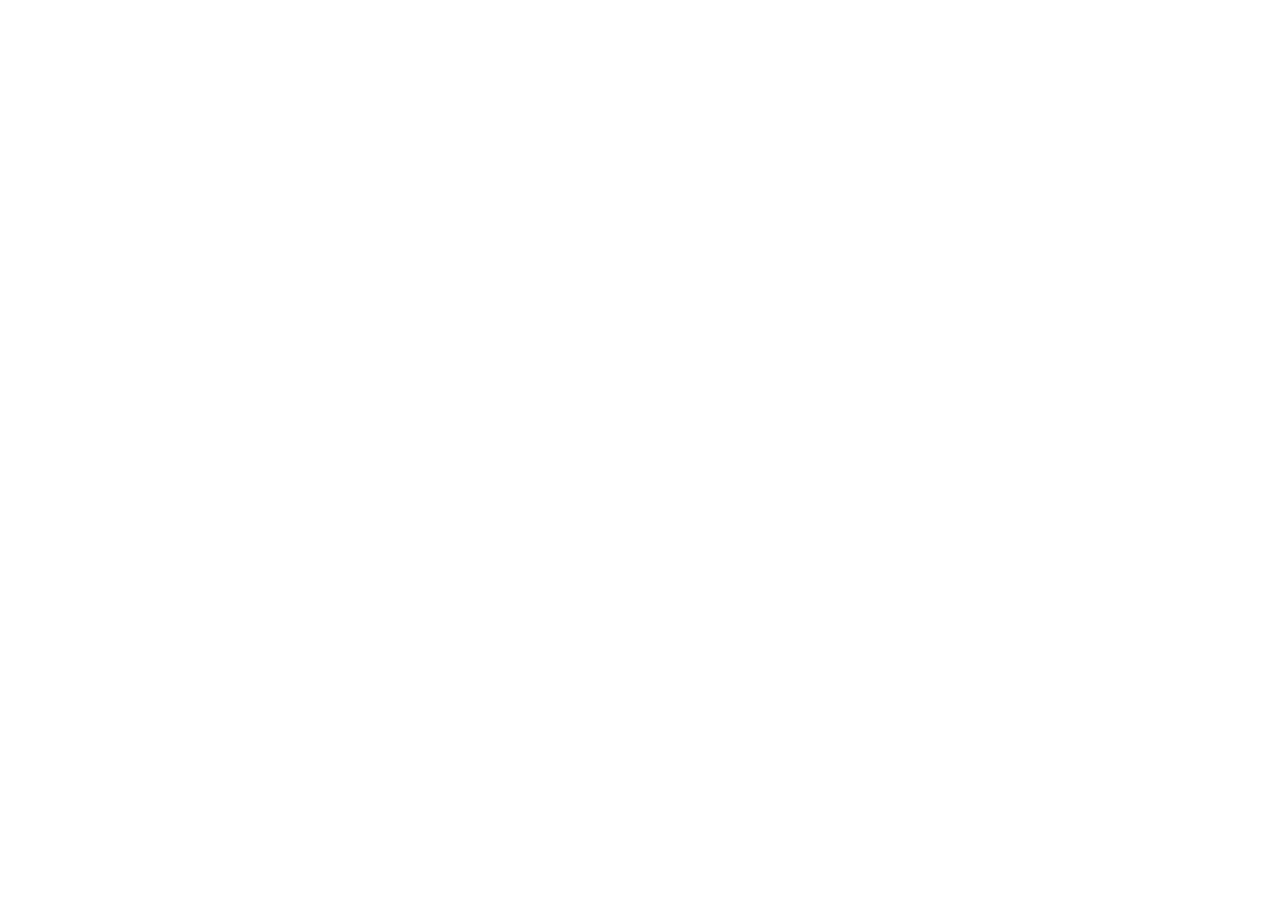
==== index.html @ 4fc864ed "Init :creation du depot ,arborescence des fichiers et structure HTML de base" ====
<!DOCTYPE html>
<html lang="en">
<head>
    <meta charset="UTF-8">
    <meta name="viewport" content="width=device-width, initial-scale=1.0">
    <title>AfriTalent</title>
    <link rel="stylesheet" href="style.css">
    <link rel="stylesheet" href="https://cdn.jsdelivr.net/npm/bootstrap@5.3.8/dist/css/bootstrap.min.css"
    />
<body>
   	<script src="https://cdn.jsdelivr.net/npm/bootstrap@5.3.8/dist/js/bootstrap.bundle.min.js"></script>
    <script src="js/main.js"></script>
</body>
</html>
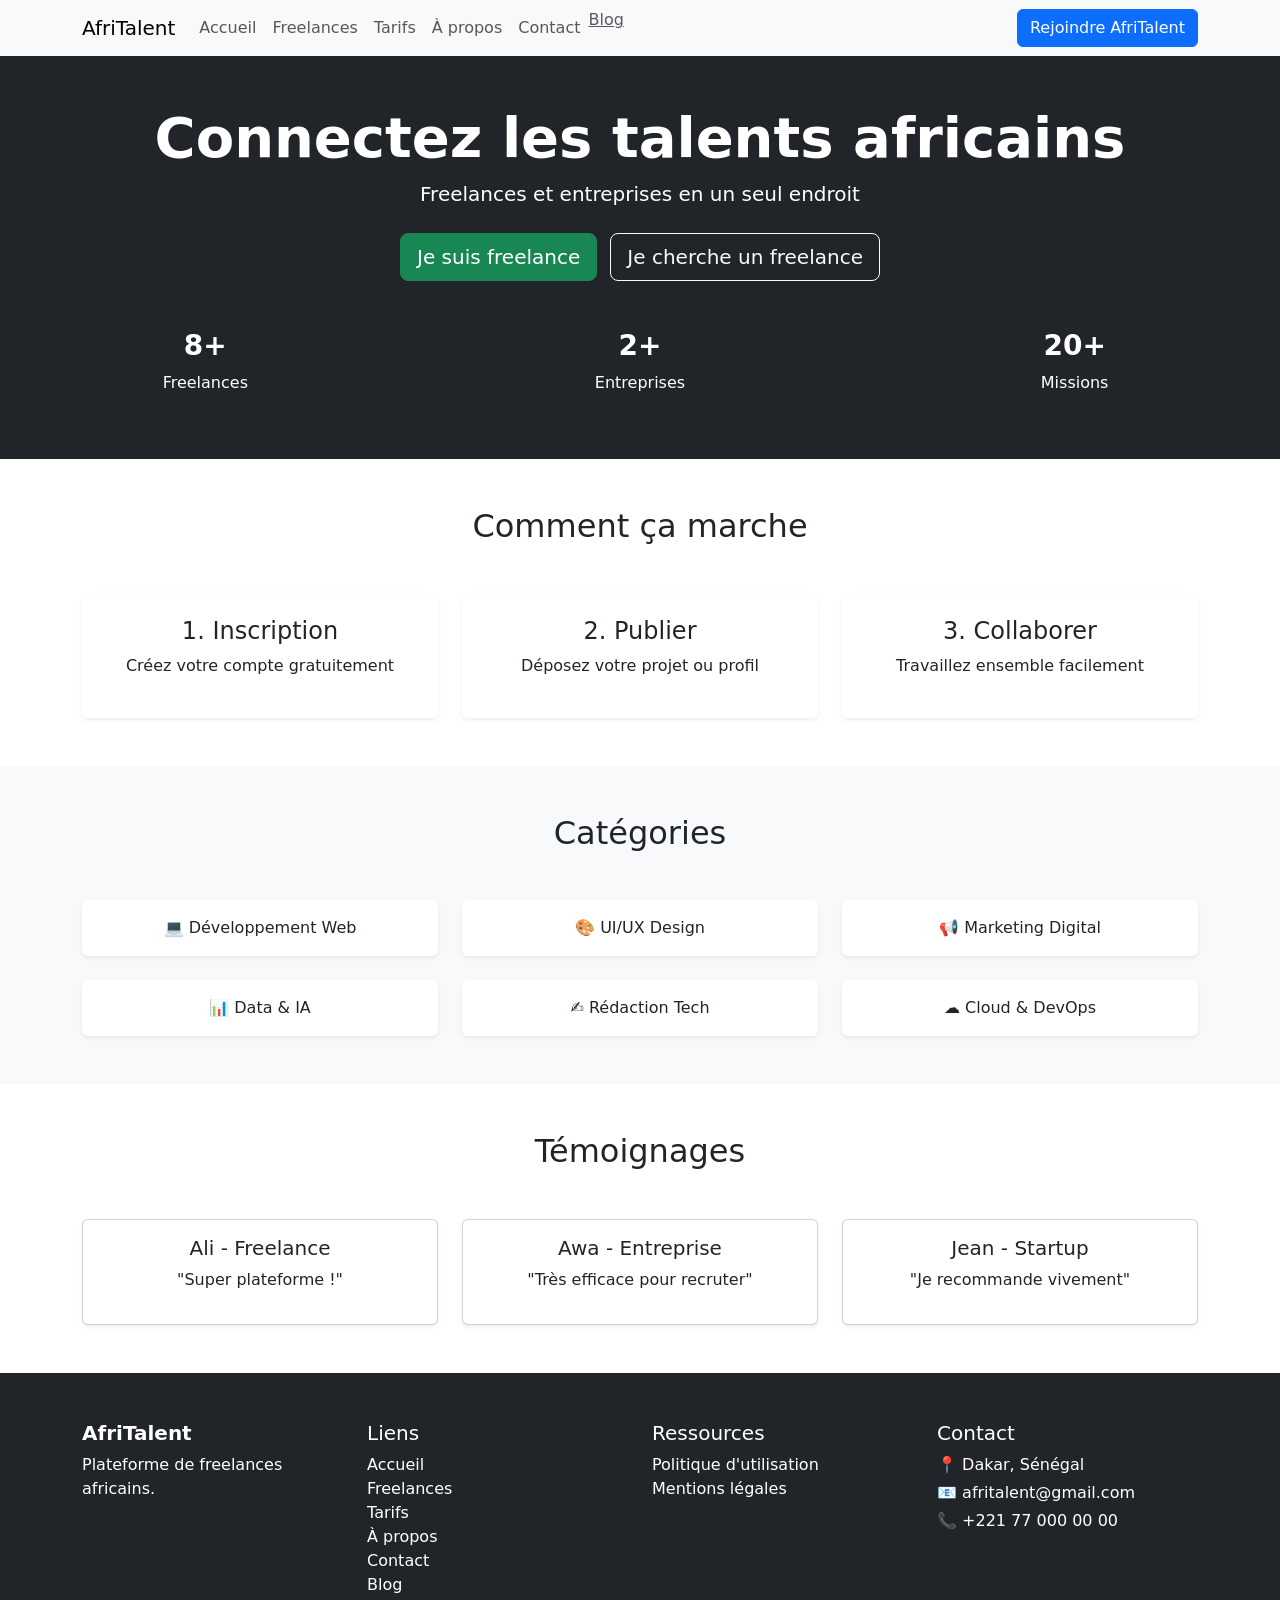
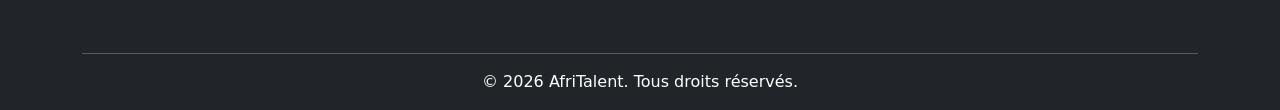
==== commit a3ca2d5c: "HTML : structure complete des 5 pages avec sections et contenu texte" ====
--- a/index.html
+++ b/index.html
@@ -8,7 +8,198 @@
     <link rel="stylesheet" href="https://cdn.jsdelivr.net/npm/bootstrap@5.3.8/dist/css/bootstrap.min.css"
     />
 <body>
-   	<script src="https://cdn.jsdelivr.net/npm/bootstrap@5.3.8/dist/js/bootstrap.bundle.min.js"></script>
+   	
+  <header>
+  <nav class="navbar navbar-expand-lg navbar-light bg-light">
+    <div class="container">
+
+      <a class="navbar-brand" href="index.html">AfriTalent</a>
+
+      <button class="navbar-toggler" type="button" data-bs-toggle="collapse" data-bs-target="#navbarNav">
+        <span class="navbar-toggler-icon"></span>
+      </button>
+
+      <div class="collapse navbar-collapse" id="navbarNav">
+        
+        <ul class="navbar-nav me-auto mb-2 mb-lg-0">
+          <li class="nav-item">
+            <a class="nav-link" href="index.html">Accueil</a>
+          </li>
+          <li class="nav-item">
+            <a class="nav-link" href="freelances.html">Freelances</a>
+          </li>
+          <li class="nav-item">
+            <a class="nav-link" href="tarifs.html">Tarifs</a>
+          </li>
+          <li class="nav-item">
+            <a class="nav-link" href="about.html">À propos</a>
+          </li>
+          <li class="nav-item">
+            <a class="nav-link" href="contact.html">Contact</a>
+          </li>
+          <li class="nav-item">
+            <a href="#"class="text-muted"onclick="alert('Page en construction !')">Blog</a>
+          </li>
+        </ul>
+
+       
+        <a href="contact.html" class="btn btn-primary">
+          Rejoindre AfriTalent
+        </a>
+
+      </div>
+    </div>
+  </nav>
+</header>
+
+<section class="bg-dark text-white text-center py-5">
+  <div class="container">
+    <h1 class="display-4 fw-bold">Connectez les talents africains</h1>
+    <p class="lead">Freelances et entreprises en un seul endroit</p>
+
+    <div class="mt-4">
+      <a href="freelances.html" class="btn btn-success btn-lg me-2">Je suis freelance</a>
+      <a href="contact.html" class="btn btn-outline-light btn-lg">Je cherche un freelance</a>
+    </div>
+  </div>
+    <div class="row mt-5">
+      <div class="col-md-4">
+        <h3 class="fw-bold">8+</h3>
+        <p>Freelances</p>
+      </div>
+      <div class="col-md-4">
+        <h3 class="fw-bold">2+</h3>
+        <p>Entreprises</p>
+      </div>
+      <div class="col-md-4">
+        <h3 class="fw-bold">20+</h3>
+        <p>Missions</p>
+      </div>
+    </div>
+</section>   
+
+<section class="py-5">
+  <div class="container text-center">
+    <h2 class="mb-5">Comment ça marche</h2>
+
+    <div class="row">
+      <div class="col-md-4">
+        <div class="p-4 shadow-sm rounded">
+          <h4>1. Inscription</h4>
+          <p>Créez votre compte gratuitement</p>
+        </div>
+      </div>
+
+      <div class="col-md-4">
+        <div class="p-4 shadow-sm rounded">
+          <h4>2. Publier</h4>
+          <p>Déposez votre projet ou profil</p>
+        </div>
+      </div>
+
+      <div class="col-md-4">
+        <div class="p-4 shadow-sm rounded">
+          <h4>3. Collaborer</h4>
+          <p>Travaillez ensemble facilement</p>
+        </div>
+      </div>
+    </div>
+  </div>
+</section>
+
+<section class="bg-light py-5">
+  <div class="container text-center">
+    <h2 class="mb-5">Catégories</h2>
+
+    <div class="row g-4">
+      <div class="col-md-4"><div class="p-3 bg-white shadow-sm rounded">💻 Développement Web</div></div>
+      <div class="col-md-4"><div class="p-3 bg-white shadow-sm rounded">🎨 UI/UX Design</div></div>
+      <div class="col-md-4"><div class="p-3 bg-white shadow-sm rounded">📢 Marketing Digital</div></div>
+      <div class="col-md-4"><div class="p-3 bg-white shadow-sm rounded">📊 Data & IA</div></div>
+      <div class="col-md-4"><div class="p-3 bg-white shadow-sm rounded">✍️ Rédaction Tech</div></div>
+      <div class="col-md-4"><div class="p-3 bg-white shadow-sm rounded">☁️ Cloud & DevOps</div></div>
+    </div>
+  </div>
+</section>
+
+<section class="py-5">
+  <div class="container text-center">
+    <h2 class="mb-5">Témoignages</h2>
+
+    <div class="row g-4">
+
+      <div class="col-md-4">
+        <div class="card shadow-sm p-3">
+          <h5>Ali - Freelance</h5>
+          <p>"Super plateforme !"</p>
+        </div>
+      </div>
+
+      <div class="col-md-4">
+        <div class="card shadow-sm p-3">
+          <h5>Awa - Entreprise</h5>
+          <p>"Très efficace pour recruter"</p>
+        </div>
+      </div>
+
+      <div class="col-md-4">
+        <div class="card shadow-sm p-3">
+          <h5>Jean - Startup</h5>
+          <p>"Je recommande vivement"</p>
+        </div>
+      </div>
+
+    </div>
+  </div>
+</section>
+
+<footer class="bg-dark text-white pt-5 pb-3">
+  <div class="container">
+    
+    <div class="row">
+      <div class="col-md-3 mb-4">
+        <h5 class="fw-bold">AfriTalent</h5>
+        <p>Plateforme de freelances africains.</p>
+      </div>
+
+      <div class="col-md-3 mb-4">
+        <h5>Liens</h5>
+        <ul class="list-unstyled">
+          <li><a href="index.html" class="text-white text-decoration-none">Accueil</a></li>
+          <li><a href="freelances.html" class="text-white text-decoration-none">Freelances</a></li>
+          <li><a href="tarifs.html" class="text-white text-decoration-none">Tarifs</a></li>
+          <li><a href="about.html" class="text-white text-decoration-none">À propos</a></li>
+          <li><a href="contact.html" class="text-white text-decoration-none">Contact</a></li>
+          <li><a href="blog.html" class="text-white text-decoration-none">Blog</a></li>
+        </ul>
+      </div>
+
+      <div class="col-md-3 mb-4">
+        <h5>Ressources</h5>
+        <ul class="list-unstyled">
+          <li><a href="#" class="text-white text-decoration-none">Politique d'utilisation</a></li>
+          <li><a href="#" class="text-white text-decoration-none">Mentions légales</a></li>
+        </ul>
+      </div>
+
+      <div class="col-md-3 mb-4">
+        <h5>Contact</h5>
+        <p class="mb-1">📍 Dakar, Sénégal</p>
+        <p class="mb-1">📧 afritalent@gmail.com</p>
+        <p>📞 +221 77 000 00 00</p>
+      </div>
+
+    </div>
+
+    <hr class="bg-light">
+
+    <div class="text-center">
+      <p class="mb-0">&copy; 2026 AfriTalent. Tous droits réservés.</p>
+    </div>
+
+  </div>
+</footer>
+    <script src="https://cdn.jsdelivr.net/npm/bootstrap@5.3.8/dist/js/bootstrap.bundle.min.js"></script>
     <script src="js/main.js"></script>
 </body>
 </html>
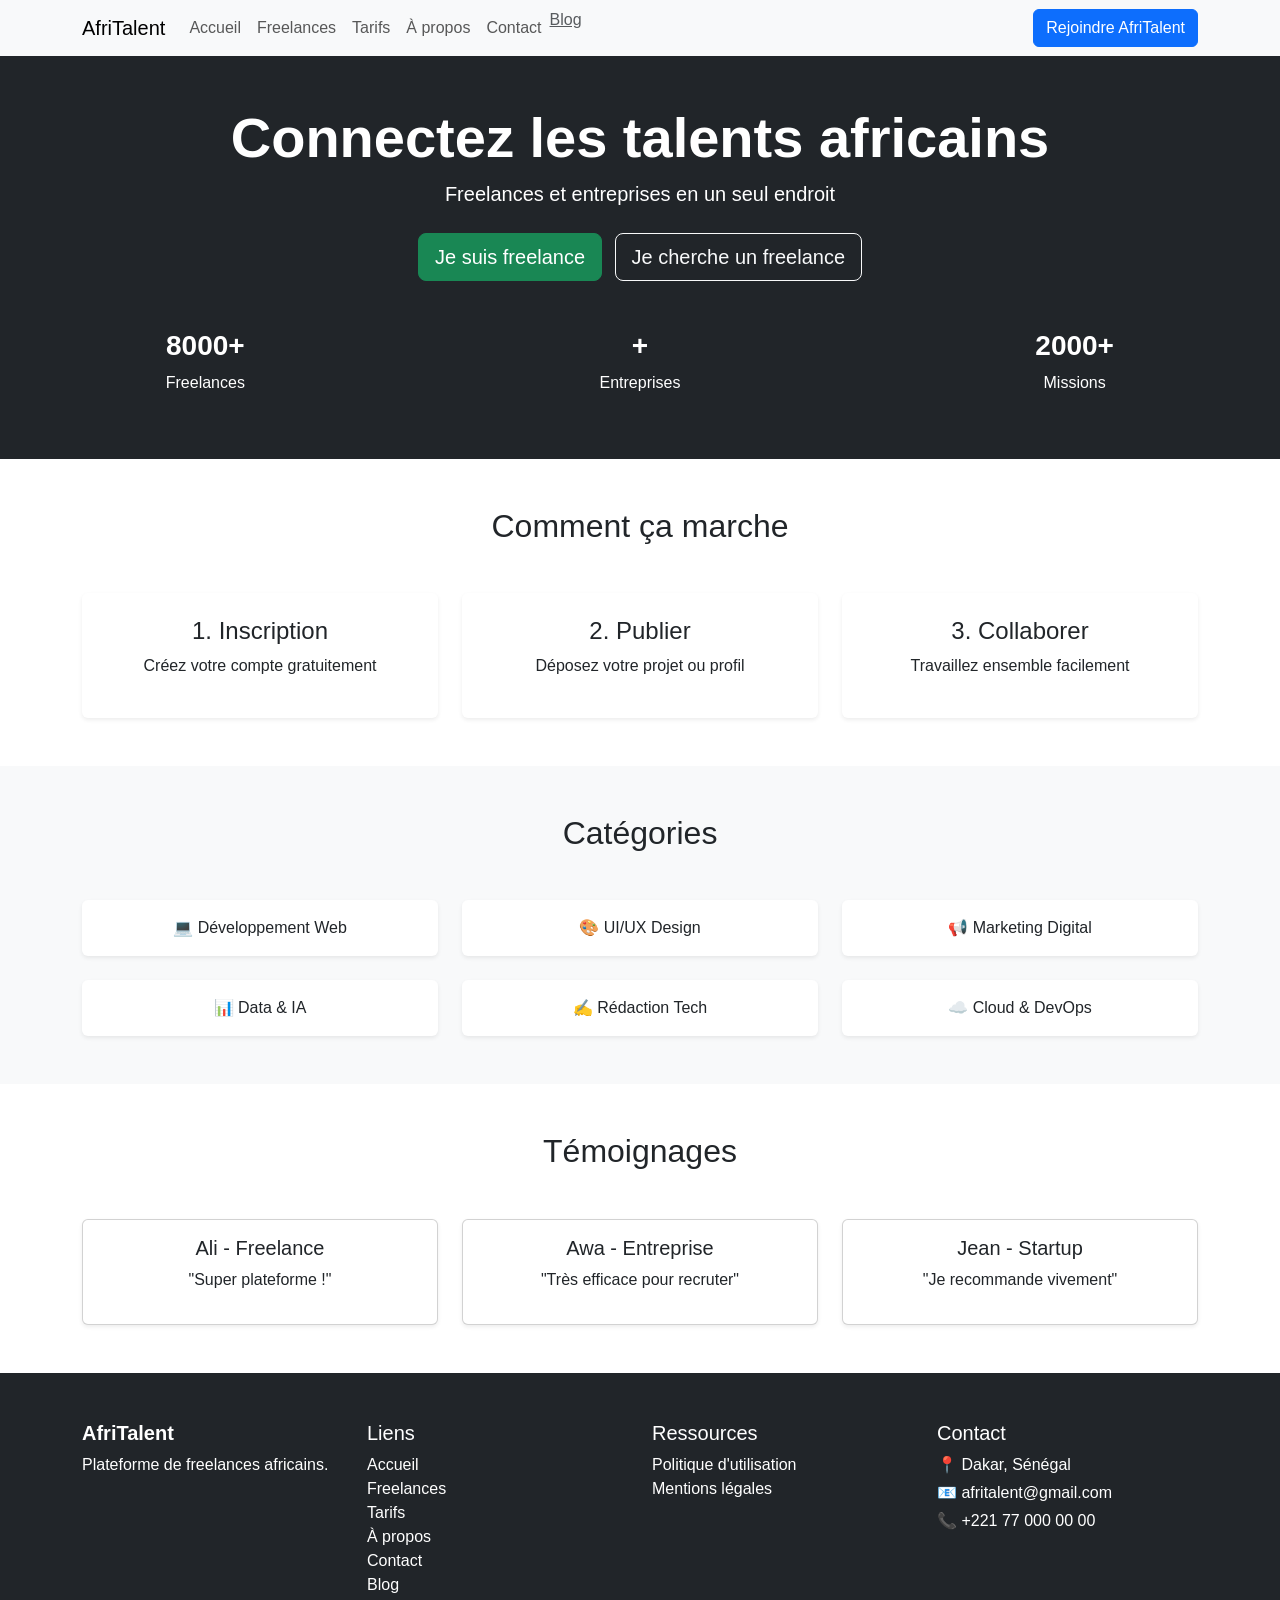
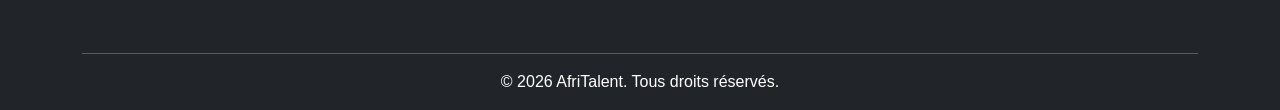
==== commit d2a8bedb: "variables, typographie, layout general et styles de base" ====
--- a/index.html
+++ b/index.html
@@ -64,19 +64,19 @@
   </div>
     <div class="row mt-5">
       <div class="col-md-4">
-        <h3 class="fw-bold">8+</h3>
+        <h3 class="fw-bold">8000+</h3>
         <p>Freelances</p>
       </div>
       <div class="col-md-4">
-        <h3 class="fw-bold">2+</h3>
+        <h3 class="fw-bold">+</h3>
         <p>Entreprises</p>
       </div>
       <div class="col-md-4">
-        <h3 class="fw-bold">20+</h3>
+        <h3 class="fw-bold">2000+</h3>
         <p>Missions</p>
       </div>
     </div>
-</section>   
+</section> 
 
 <section class="py-5">
   <div class="container text-center">
@@ -202,4 +202,4 @@
     <script src="https://cdn.jsdelivr.net/npm/bootstrap@5.3.8/dist/js/bootstrap.bundle.min.js"></script>
     <script src="js/main.js"></script>
 </body>
-</html>+</html>
--- a/style.css
+++ b/style.css
@@ -0,0 +1,7 @@
+*,html
+{
+margin: 0;
+font-family: arial;
+padding: o;	
+}
+
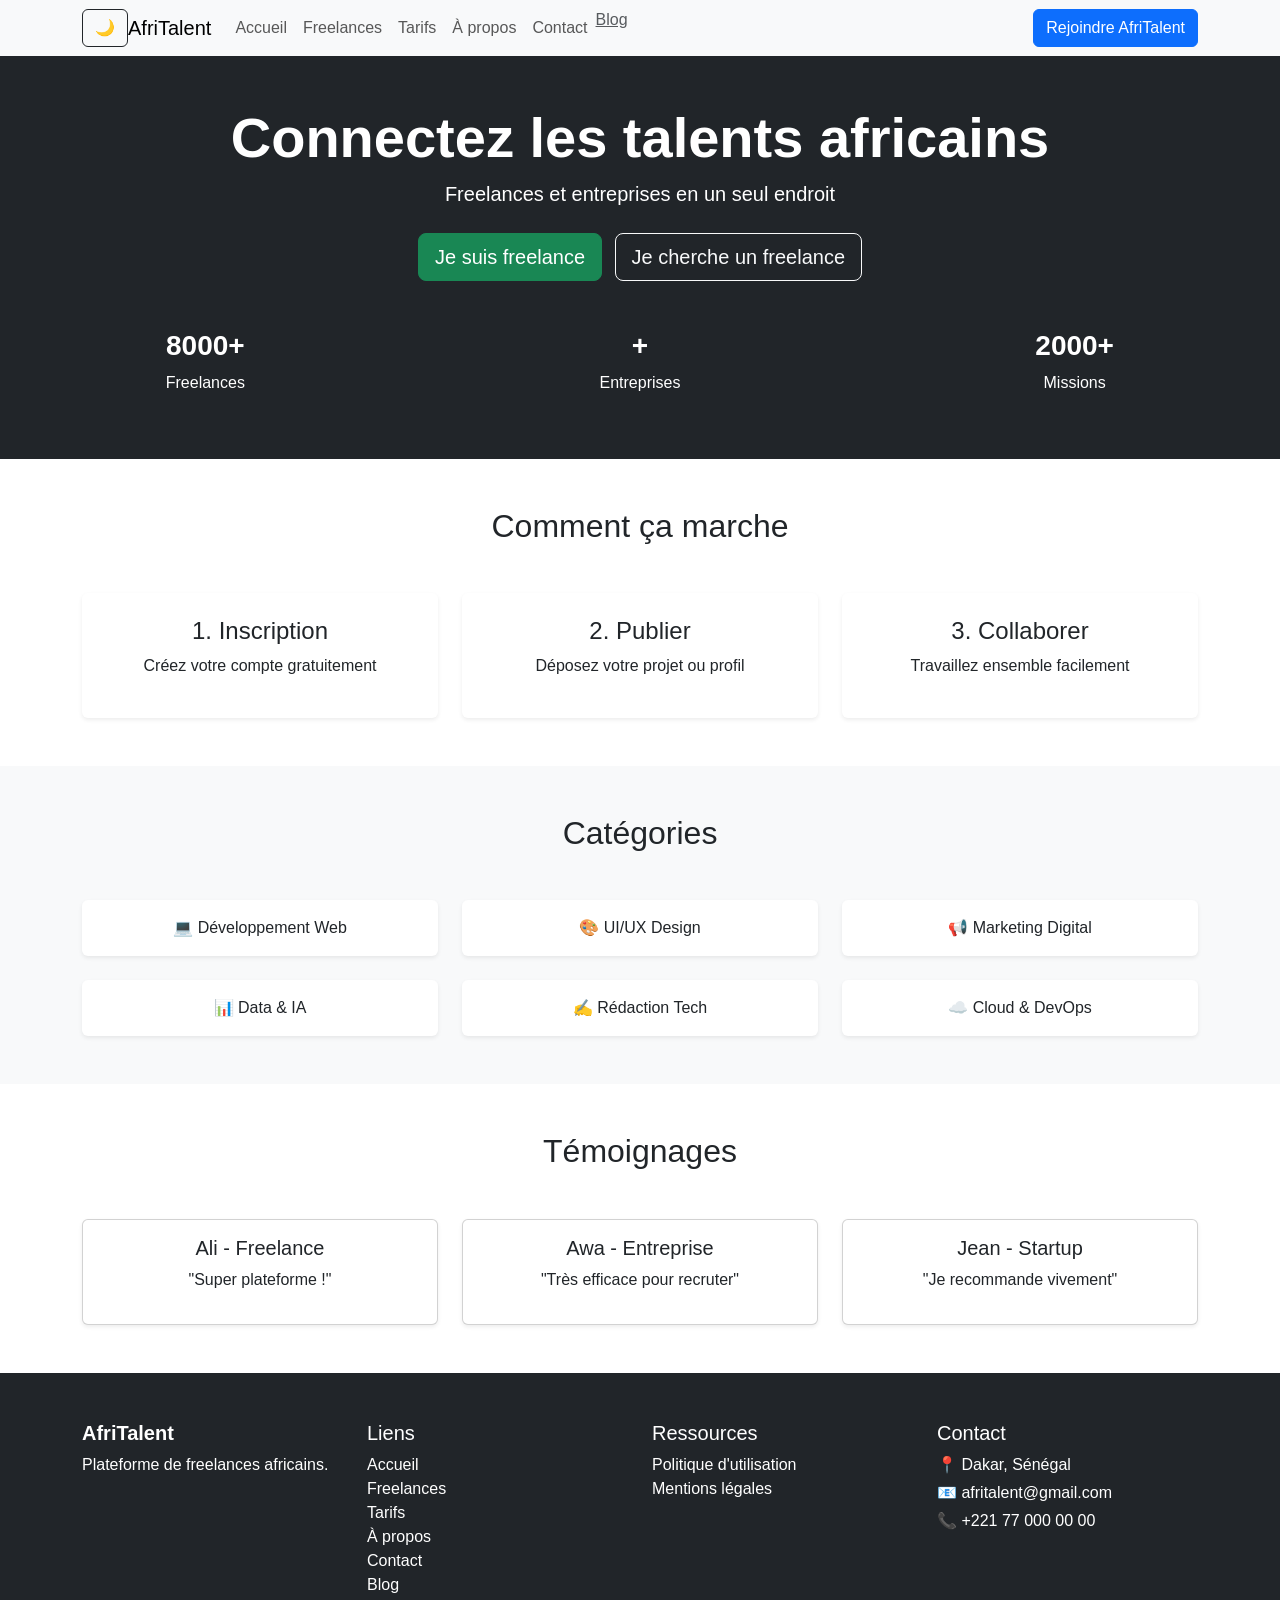
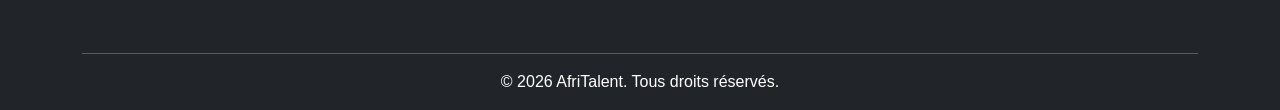
==== commit e5c5462e: "js: dark mode avec lkocalkstorage, navbar dynamique au scroll" ====
--- a/index.html
+++ b/index.html
@@ -12,6 +12,7 @@
   <header>
   <nav class="navbar navbar-expand-lg navbar-light bg-light">
     <div class="container">
+      <button id="themeToggle" class="btn btn-outline-dark">🌙</button>
 
       <a class="navbar-brand" href="index.html">AfriTalent</a>
 
@@ -201,5 +202,6 @@
 </footer>
     <script src="https://cdn.jsdelivr.net/npm/bootstrap@5.3.8/dist/js/bootstrap.bundle.min.js"></script>
     <script src="js/main.js"></script>
+    <button id="topBtn" class="btn btn-primary">↑</button>
 </body>
 </html>
--- a/style.css
+++ b/style.css
@@ -4,4 +4,70 @@
 font-family: arial;
 padding: o;	
 }
+/* Tablette */
+@media (max-width: 768px){
 
+    .hero{
+        flex-direction: column;
+        text-align: center;
+        padding: 40px 20px;
+    }
+
+    .bento-grid{
+        grid-template-columns: 1fr;
+    }
+}
+
+/* Mobile */
+@media (max-width: 375px){
+
+    h1{
+        font-size: 2rem;
+    }
+
+    .hero{
+        padding: 20px;
+    }
+
+    .btn-group{
+        display:flex;
+        flex-direction:column;
+        gap:10px;
+    }
+}
+
+/* Grand écran */
+@media (min-width: 1200px){
+
+    .container{
+        max-width: 1140px;
+    }
+}
+/*dark mode*/
+body.dark-mode{
+    background-color:#121212;
+    color:white;
+}
+
+body.dark-mode .card{
+    background-color:#1e1e1e;
+    color:white;
+}
+
+body.dark-mode .navbar{
+    background-color:#222 !important;
+}
+.navbar-scroll{
+    background-color: white !important;
+    box-shadow: 0 4px 10px rgba(0,0,0,0.2);
+    padding: 5px 0;
+}
+
+#topBtn{
+    position: fixed;
+    bottom: 20px;
+    right: 20px;
+    display: none;
+    z-index: 999;
+}
+
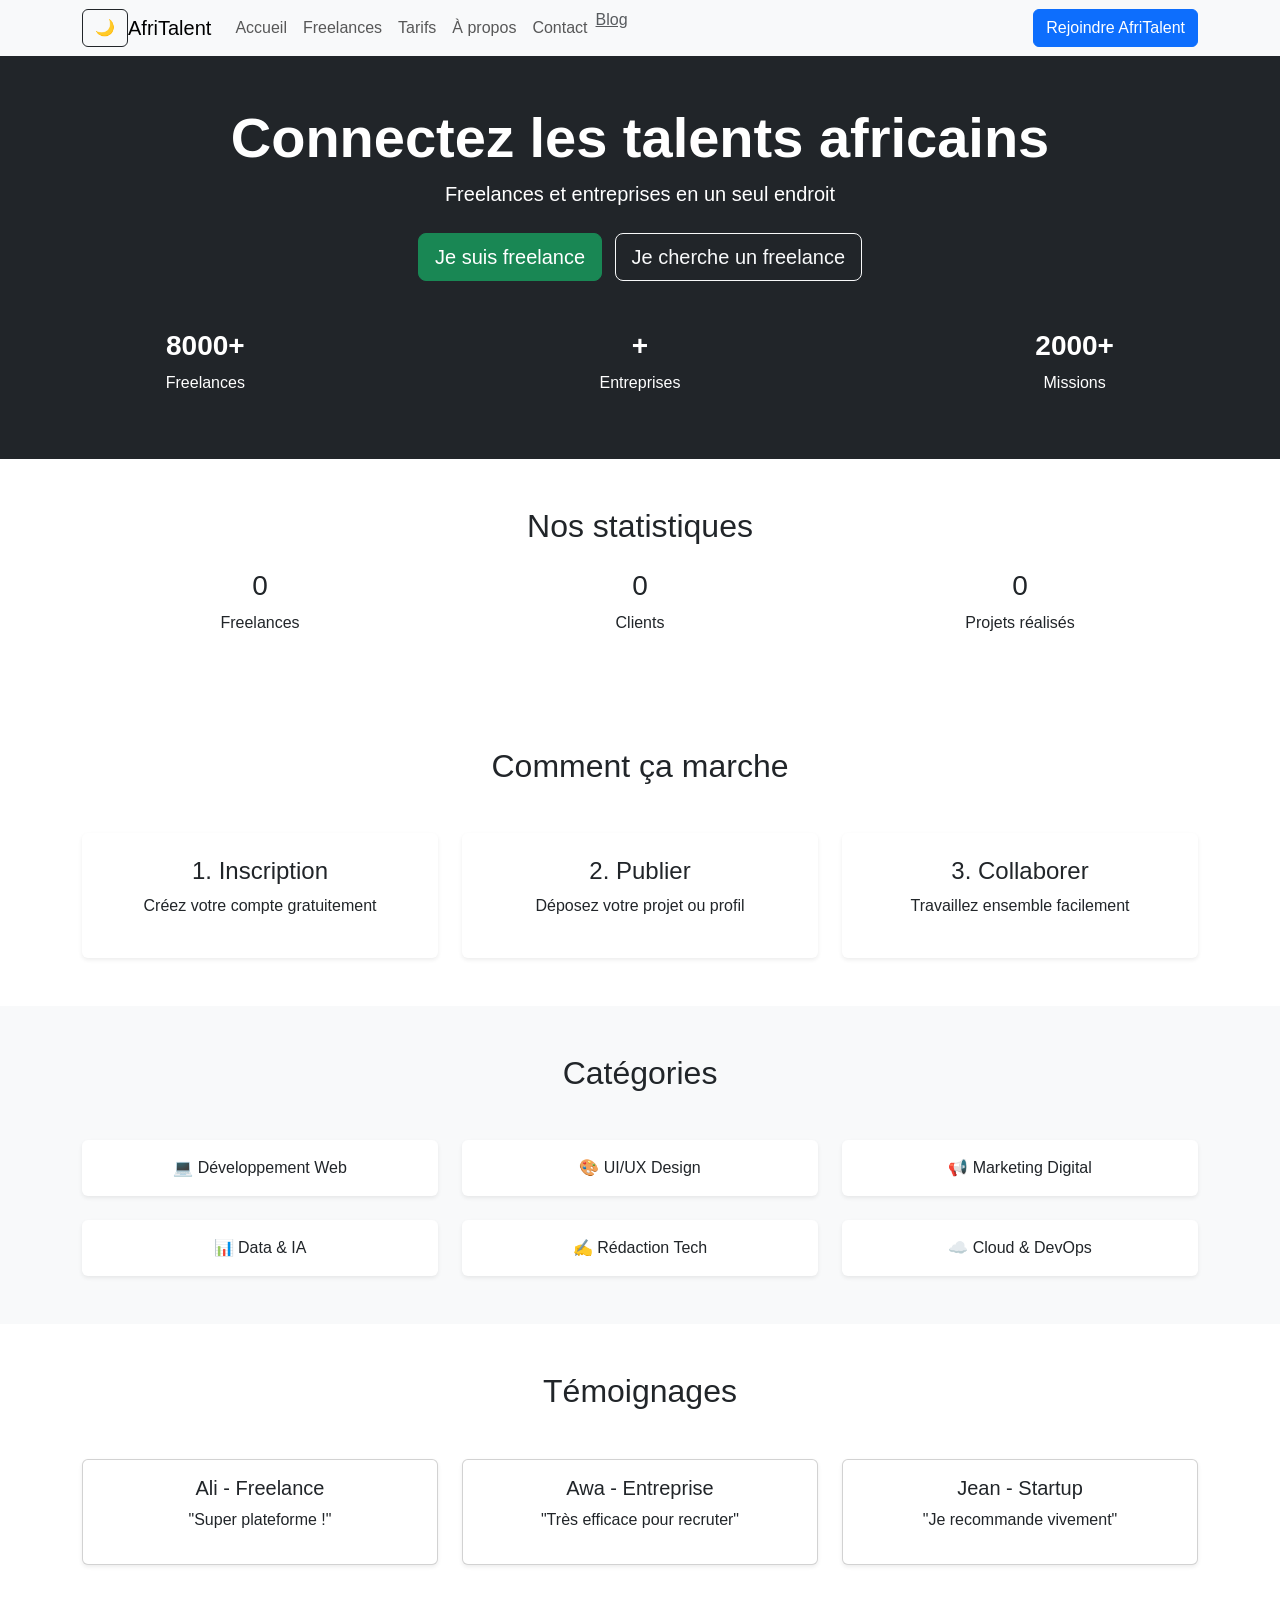
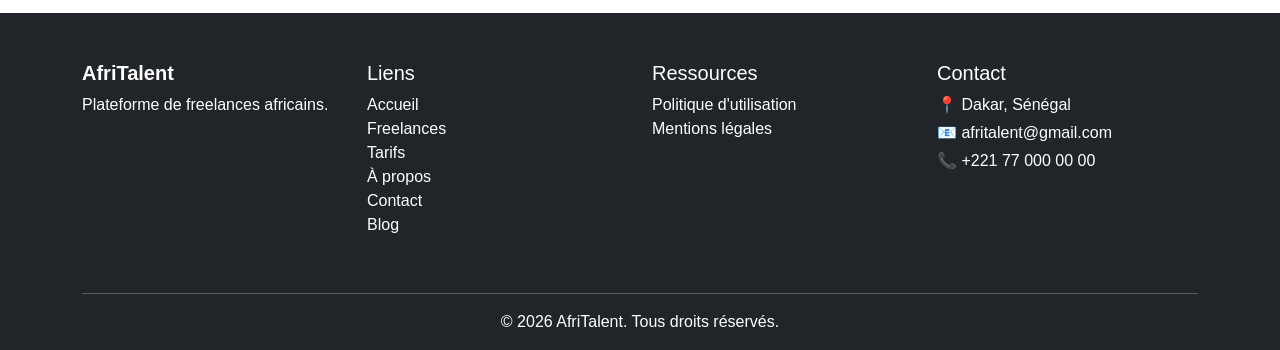
==== commit a5bbd5fc: "dasras gfddfjk jhghfvvf" ====
--- a/index.html
+++ b/index.html
@@ -77,9 +77,32 @@
         <p>Missions</p>
       </div>
     </div>
-</section> 
-
-<section class="py-5">
+</section>
+
+<section class="container py-5 text-center">
+    <h2>Nos statistiques</h2>
+
+    <div class="row mt-4">
+
+        <div class="col-md-4">
+            <h3 class="counter" data-target="500">0</h3>
+            <p>Freelances</p>
+        </div>
+
+        <div class="col-md-4">
+            <h3 class="counter" data-target="1200">0</h3>
+            <p>Clients</p>
+        </div>
+
+        <div class="col-md-4">
+            <h3 class="counter" data-target="3000">0</h3>
+            <p>Projets réalisés</p>
+        </div>
+
+    </div>
+</section>
+
+<section class="py-5 faden-in">
   <div class="container text-center">
     <h2 class="mb-5">Comment ça marche</h2>
 
@@ -123,7 +146,7 @@
   </div>
 </section>
 
-<section class="py-5">
+<section class="py-5 ">
   <div class="container text-center">
     <h2 class="mb-5">Témoignages</h2>
 
--- a/style.css
+++ b/style.css
@@ -70,4 +70,13 @@
     display: none;
     z-index: 999;
 }
+.fade-in{
+    opacity: 0;
+    transform: translateY(30px);
+    transition:all 1s ease;
+}
+.fade-in.show{
+    opacity: 1;
+    transform: translateY(0);
+}
 
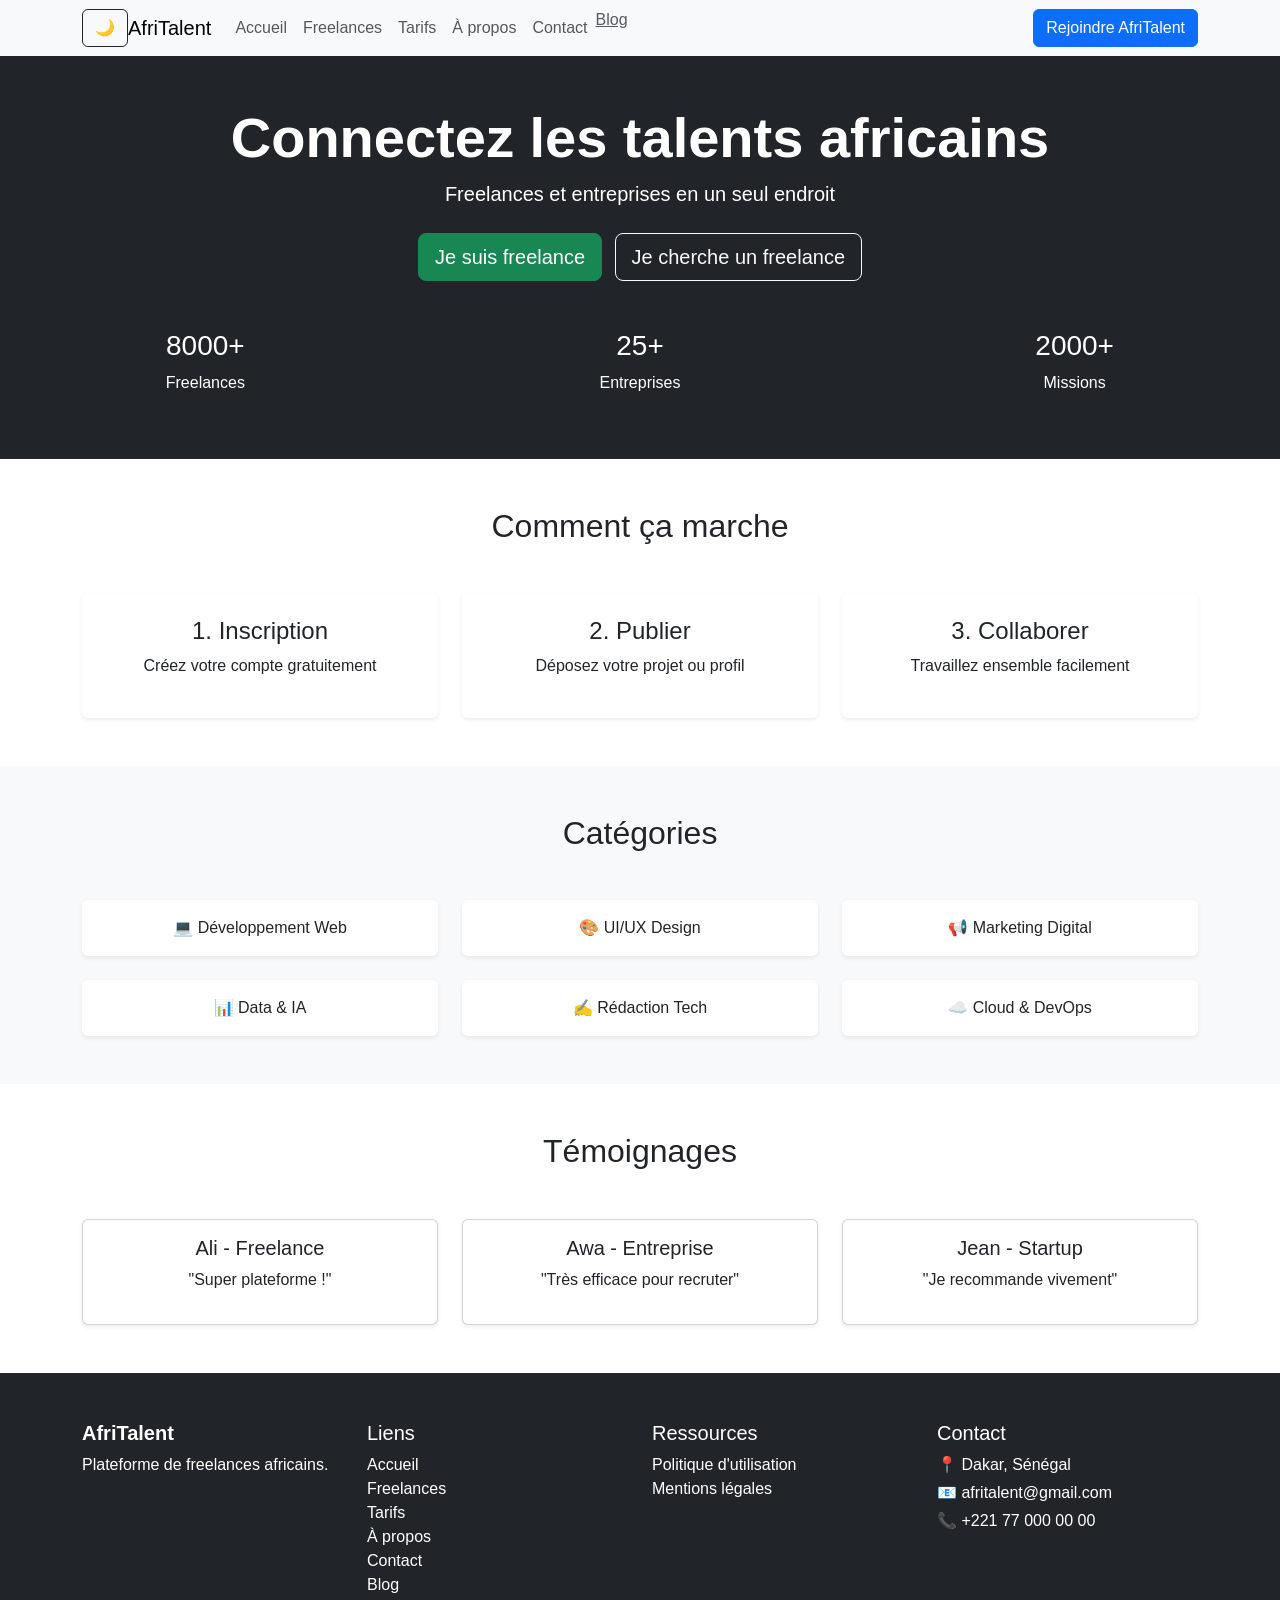
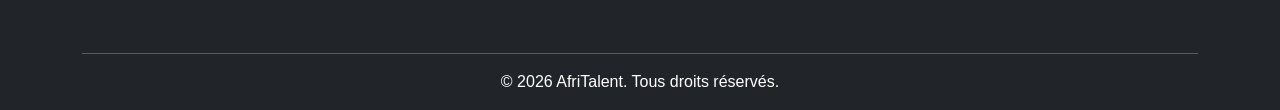
==== commit 8e4faa3a: "modification" ====
--- a/index.html
+++ b/index.html
@@ -1,230 +1,221 @@
 <!DOCTYPE html>
 <html lang="en">
+
 <head>
-    <meta charset="UTF-8">
-    <meta name="viewport" content="width=device-width, initial-scale=1.0">
-    <title>AfriTalent</title>
-    <link rel="stylesheet" href="style.css">
-    <link rel="stylesheet" href="https://cdn.jsdelivr.net/npm/bootstrap@5.3.8/dist/css/bootstrap.min.css"
-    />
+  <meta charset="UTF-8">
+  <meta name="viewport" content="width=device-width, initial-scale=1.0">
+  <title>AfriTalent</title>
+  <link rel="stylesheet" href="style.css">
+  <link rel="stylesheet" href="https://cdn.jsdelivr.net/npm/bootstrap@5.3.8/dist/css/bootstrap.min.css" />
+
 <body>
-   	
+
   <header>
-  <nav class="navbar navbar-expand-lg navbar-light bg-light">
+    <nav class="navbar navbar-expand-lg navbar-light bg-light">
+      <div class="container">
+        <button id="themeToggle" class="btn btn-outline-dark">🌙</button>
+
+        <a class="navbar-brand" href="index.html">AfriTalent</a>
+
+        <button class="navbar-toggler" type="button" data-bs-toggle="collapse" data-bs-target="#navbarNav">
+          <span class="navbar-toggler-icon"></span>
+        </button>
+
+        <div class="collapse navbar-collapse" id="navbarNav">
+
+          <ul class="navbar-nav me-auto mb-2 mb-lg-0">
+            <li class="nav-item">
+              <a class="nav-link" href="index.html">Accueil</a>
+            </li>
+            <li class="nav-item">
+              <a class="nav-link" href="freelances.html">Freelances</a>
+            </li>
+            <li class="nav-item">
+              <a class="nav-link" href="tarifs.html">Tarifs</a>
+            </li>
+            <li class="nav-item">
+              <a class="nav-link" href="about.html">À propos</a>
+            </li>
+            <li class="nav-item">
+              <a class="nav-link" href="contact.html">Contact</a>
+            </li>
+            <li class="nav-item">
+              <a href="#" class="text-muted" onclick="alert('Page en construction !')">Blog</a>
+            </li>
+          </ul>
+
+
+          <a href="contact.html" class="btn btn-primary">
+            Rejoindre AfriTalent
+          </a>
+
+        </div>
+      </div>
+    </nav>
+  </header>
+
+  <section class="bg-dark text-white text-center py-5">
     <div class="container">
-      <button id="themeToggle" class="btn btn-outline-dark">🌙</button>
-
-      <a class="navbar-brand" href="index.html">AfriTalent</a>
-
-      <button class="navbar-toggler" type="button" data-bs-toggle="collapse" data-bs-target="#navbarNav">
-        <span class="navbar-toggler-icon"></span>
-      </button>
-
-      <div class="collapse navbar-collapse" id="navbarNav">
-        
-        <ul class="navbar-nav me-auto mb-2 mb-lg-0">
-          <li class="nav-item">
-            <a class="nav-link" href="index.html">Accueil</a>
-          </li>
-          <li class="nav-item">
-            <a class="nav-link" href="freelances.html">Freelances</a>
-          </li>
-          <li class="nav-item">
-            <a class="nav-link" href="tarifs.html">Tarifs</a>
-          </li>
-          <li class="nav-item">
-            <a class="nav-link" href="about.html">À propos</a>
-          </li>
-          <li class="nav-item">
-            <a class="nav-link" href="contact.html">Contact</a>
-          </li>
-          <li class="nav-item">
-            <a href="#"class="text-muted"onclick="alert('Page en construction !')">Blog</a>
-          </li>
-        </ul>
-
-       
-        <a href="contact.html" class="btn btn-primary">
-          Rejoindre AfriTalent
-        </a>
-
-      </div>
-    </div>
-  </nav>
-</header>
-
-<section class="bg-dark text-white text-center py-5">
-  <div class="container">
-    <h1 class="display-4 fw-bold">Connectez les talents africains</h1>
-    <p class="lead">Freelances et entreprises en un seul endroit</p>
-
-    <div class="mt-4">
-      <a href="freelances.html" class="btn btn-success btn-lg me-2">Je suis freelance</a>
-      <a href="contact.html" class="btn btn-outline-light btn-lg">Je cherche un freelance</a>
-    </div>
-  </div>
+      <h1 class="display-4 fw-bold">Connectez les talents africains</h1>
+      <p class="lead">Freelances et entreprises en un seul endroit</p>
+
+      <div class="mt-4">
+        <a href="freelances.html" class="btn btn-success btn-lg me-2">Je suis freelance</a>
+        <a href="contact.html" class="btn btn-outline-light btn-lg">Je cherche un freelance</a>
+      </div>
+    </div>
     <div class="row mt-5">
       <div class="col-md-4">
-        <h3 class="fw-bold">8000+</h3>
+        <h3 class="counter" data-target="8000">8000+</h3>
         <p>Freelances</p>
       </div>
       <div class="col-md-4">
-        <h3 class="fw-bold">+</h3>
+        <h3 class="counter" data-target="25">25+</h3>
         <p>Entreprises</p>
       </div>
       <div class="col-md-4">
-        <h3 class="fw-bold">2000+</h3>
+        <h3 class="counter" data-target="2000">2000+</h3>
         <p>Missions</p>
       </div>
     </div>
-</section>
-
-<section class="container py-5 text-center">
-    <h2>Nos statistiques</h2>
-
-    <div class="row mt-4">
-
-        <div class="col-md-4">
-            <h3 class="counter" data-target="500">0</h3>
-            <p>Freelances</p>
-        </div>
-
-        <div class="col-md-4">
-            <h3 class="counter" data-target="1200">0</h3>
-            <p>Clients</p>
-        </div>
-
-        <div class="col-md-4">
-            <h3 class="counter" data-target="3000">0</h3>
-            <p>Projets réalisés</p>
-        </div>
-
-    </div>
-</section>
-
-<section class="py-5 faden-in">
-  <div class="container text-center">
-    <h2 class="mb-5">Comment ça marche</h2>
-
-    <div class="row">
-      <div class="col-md-4">
-        <div class="p-4 shadow-sm rounded">
-          <h4>1. Inscription</h4>
-          <p>Créez votre compte gratuitement</p>
-        </div>
-      </div>
-
-      <div class="col-md-4">
-        <div class="p-4 shadow-sm rounded">
-          <h4>2. Publier</h4>
-          <p>Déposez votre projet ou profil</p>
-        </div>
-      </div>
-
-      <div class="col-md-4">
-        <div class="p-4 shadow-sm rounded">
-          <h4>3. Collaborer</h4>
-          <p>Travaillez ensemble facilement</p>
-        </div>
-      </div>
-    </div>
-  </div>
-</section>
-
-<section class="bg-light py-5">
-  <div class="container text-center">
-    <h2 class="mb-5">Catégories</h2>
-
-    <div class="row g-4">
-      <div class="col-md-4"><div class="p-3 bg-white shadow-sm rounded">💻 Développement Web</div></div>
-      <div class="col-md-4"><div class="p-3 bg-white shadow-sm rounded">🎨 UI/UX Design</div></div>
-      <div class="col-md-4"><div class="p-3 bg-white shadow-sm rounded">📢 Marketing Digital</div></div>
-      <div class="col-md-4"><div class="p-3 bg-white shadow-sm rounded">📊 Data & IA</div></div>
-      <div class="col-md-4"><div class="p-3 bg-white shadow-sm rounded">✍️ Rédaction Tech</div></div>
-      <div class="col-md-4"><div class="p-3 bg-white shadow-sm rounded">☁️ Cloud & DevOps</div></div>
-    </div>
-  </div>
-</section>
-
-<section class="py-5 ">
-  <div class="container text-center">
-    <h2 class="mb-5">Témoignages</h2>
-
-    <div class="row g-4">
-
-      <div class="col-md-4">
-        <div class="card shadow-sm p-3">
-          <h5>Ali - Freelance</h5>
-          <p>"Super plateforme !"</p>
-        </div>
-      </div>
-
-      <div class="col-md-4">
-        <div class="card shadow-sm p-3">
-          <h5>Awa - Entreprise</h5>
-          <p>"Très efficace pour recruter"</p>
-        </div>
-      </div>
-
-      <div class="col-md-4">
-        <div class="card shadow-sm p-3">
-          <h5>Jean - Startup</h5>
-          <p>"Je recommande vivement"</p>
-        </div>
-      </div>
-
-    </div>
-  </div>
-</section>
-
-<footer class="bg-dark text-white pt-5 pb-3">
-  <div class="container">
-    
-    <div class="row">
-      <div class="col-md-3 mb-4">
-        <h5 class="fw-bold">AfriTalent</h5>
-        <p>Plateforme de freelances africains.</p>
-      </div>
-
-      <div class="col-md-3 mb-4">
-        <h5>Liens</h5>
-        <ul class="list-unstyled">
-          <li><a href="index.html" class="text-white text-decoration-none">Accueil</a></li>
-          <li><a href="freelances.html" class="text-white text-decoration-none">Freelances</a></li>
-          <li><a href="tarifs.html" class="text-white text-decoration-none">Tarifs</a></li>
-          <li><a href="about.html" class="text-white text-decoration-none">À propos</a></li>
-          <li><a href="contact.html" class="text-white text-decoration-none">Contact</a></li>
-          <li><a href="blog.html" class="text-white text-decoration-none">Blog</a></li>
-        </ul>
-      </div>
-
-      <div class="col-md-3 mb-4">
-        <h5>Ressources</h5>
-        <ul class="list-unstyled">
-          <li><a href="#" class="text-white text-decoration-none">Politique d'utilisation</a></li>
-          <li><a href="#" class="text-white text-decoration-none">Mentions légales</a></li>
-        </ul>
-      </div>
-
-      <div class="col-md-3 mb-4">
-        <h5>Contact</h5>
-        <p class="mb-1">📍 Dakar, Sénégal</p>
-        <p class="mb-1">📧 afritalent@gmail.com</p>
-        <p>📞 +221 77 000 00 00</p>
-      </div>
-
-    </div>
-
-    <hr class="bg-light">
-
-    <div class="text-center">
-      <p class="mb-0">&copy; 2026 AfriTalent. Tous droits réservés.</p>
-    </div>
-
-  </div>
-</footer>
-    <script src="https://cdn.jsdelivr.net/npm/bootstrap@5.3.8/dist/js/bootstrap.bundle.min.js"></script>
-    <script src="js/main.js"></script>
-    <button id="topBtn" class="btn btn-primary">↑</button>
+  </section>
+
+  <section class="py-5 faden-in">
+    <div class="container text-center">
+      <h2 class="mb-5">Comment ça marche</h2>
+
+      <div class="row">
+        <div class="col-md-4">
+          <div class="p-4 shadow-sm rounded">
+            <h4>1. Inscription</h4>
+            <p>Créez votre compte gratuitement</p>
+          </div>
+        </div>
+
+        <div class="col-md-4">
+          <div class="p-4 shadow-sm rounded">
+            <h4>2. Publier</h4>
+            <p>Déposez votre projet ou profil</p>
+          </div>
+        </div>
+
+        <div class="col-md-4">
+          <div class="p-4 shadow-sm rounded">
+            <h4>3. Collaborer</h4>
+            <p>Travaillez ensemble facilement</p>
+          </div>
+        </div>
+      </div>
+    </div>
+  </section>
+
+  <section class="bg-light py-5">
+    <div class="container text-center">
+      <h2 class="mb-5">Catégories</h2>
+
+      <div class="row g-4">
+        <div class="col-md-4">
+          <div class="p-3 bg-white shadow-sm rounded">💻 Développement Web</div>
+        </div>
+        <div class="col-md-4">
+          <div class="p-3 bg-white shadow-sm rounded">🎨 UI/UX Design</div>
+        </div>
+        <div class="col-md-4">
+          <div class="p-3 bg-white shadow-sm rounded">📢 Marketing Digital</div>
+        </div>
+        <div class="col-md-4">
+          <div class="p-3 bg-white shadow-sm rounded">📊 Data & IA</div>
+        </div>
+        <div class="col-md-4">
+          <div class="p-3 bg-white shadow-sm rounded">✍️ Rédaction Tech</div>
+        </div>
+        <div class="col-md-4">
+          <div class="p-3 bg-white shadow-sm rounded">☁️ Cloud & DevOps</div>
+        </div>
+      </div>
+    </div>
+  </section>
+
+  <section class="py-5 ">
+    <div class="container text-center">
+      <h2 class="mb-5">Témoignages</h2>
+
+      <div class="row g-4">
+
+        <div class="col-md-4">
+          <div class="card shadow-sm p-3">
+            <h5>Ali - Freelance</h5>
+            <p>"Super plateforme !"</p>
+          </div>
+        </div>
+
+        <div class="col-md-4">
+          <div class="card shadow-sm p-3">
+            <h5>Awa - Entreprise</h5>
+            <p>"Très efficace pour recruter"</p>
+          </div>
+        </div>
+
+        <div class="col-md-4">
+          <div class="card shadow-sm p-3">
+            <h5>Jean - Startup</h5>
+            <p>"Je recommande vivement"</p>
+          </div>
+        </div>
+
+      </div>
+    </div>
+  </section>
+
+  <footer class="bg-dark text-white pt-5 pb-3">
+    <div class="container">
+
+      <div class="row">
+        <div class="col-md-3 mb-4">
+          <h5 class="fw-bold">AfriTalent</h5>
+          <p>Plateforme de freelances africains.</p>
+        </div>
+
+        <div class="col-md-3 mb-4">
+          <h5>Liens</h5>
+          <ul class="list-unstyled">
+            <li><a href="index.html" class="text-white text-decoration-none">Accueil</a></li>
+            <li><a href="freelances.html" class="text-white text-decoration-none">Freelances</a></li>
+            <li><a href="tarifs.html" class="text-white text-decoration-none">Tarifs</a></li>
+            <li><a href="about.html" class="text-white text-decoration-none">À propos</a></li>
+            <li><a href="contact.html" class="text-white text-decoration-none">Contact</a></li>
+            <li><a href="blog.html" class="text-white text-decoration-none">Blog</a></li>
+          </ul>
+        </div>
+
+        <div class="col-md-3 mb-4">
+          <h5>Ressources</h5>
+          <ul class="list-unstyled">
+            <li><a href="#" class="text-white text-decoration-none">Politique d'utilisation</a></li>
+            <li><a href="#" class="text-white text-decoration-none">Mentions légales</a></li>
+          </ul>
+        </div>
+
+        <div class="col-md-3 mb-4">
+          <h5>Contact</h5>
+          <p class="mb-1">📍 Dakar, Sénégal</p>
+          <p class="mb-1">📧 afritalent@gmail.com</p>
+          <p>📞 +221 77 000 00 00</p>
+        </div>
+
+      </div>
+
+      <hr class="bg-light">
+
+      <div class="text-center">
+        <p class="mb-0">&copy; 2026 AfriTalent. Tous droits réservés.</p>
+      </div>
+
+    </div>
+  </footer>
+  <script src="https://cdn.jsdelivr.net/npm/bootstrap@5.3.8/dist/js/bootstrap.bundle.min.js"></script>
+  <script src="js/main.js"></script>
+  <button id="topBtn" class="btn btn-primary">↑</button>
 </body>
-</html>
+
+</html>
